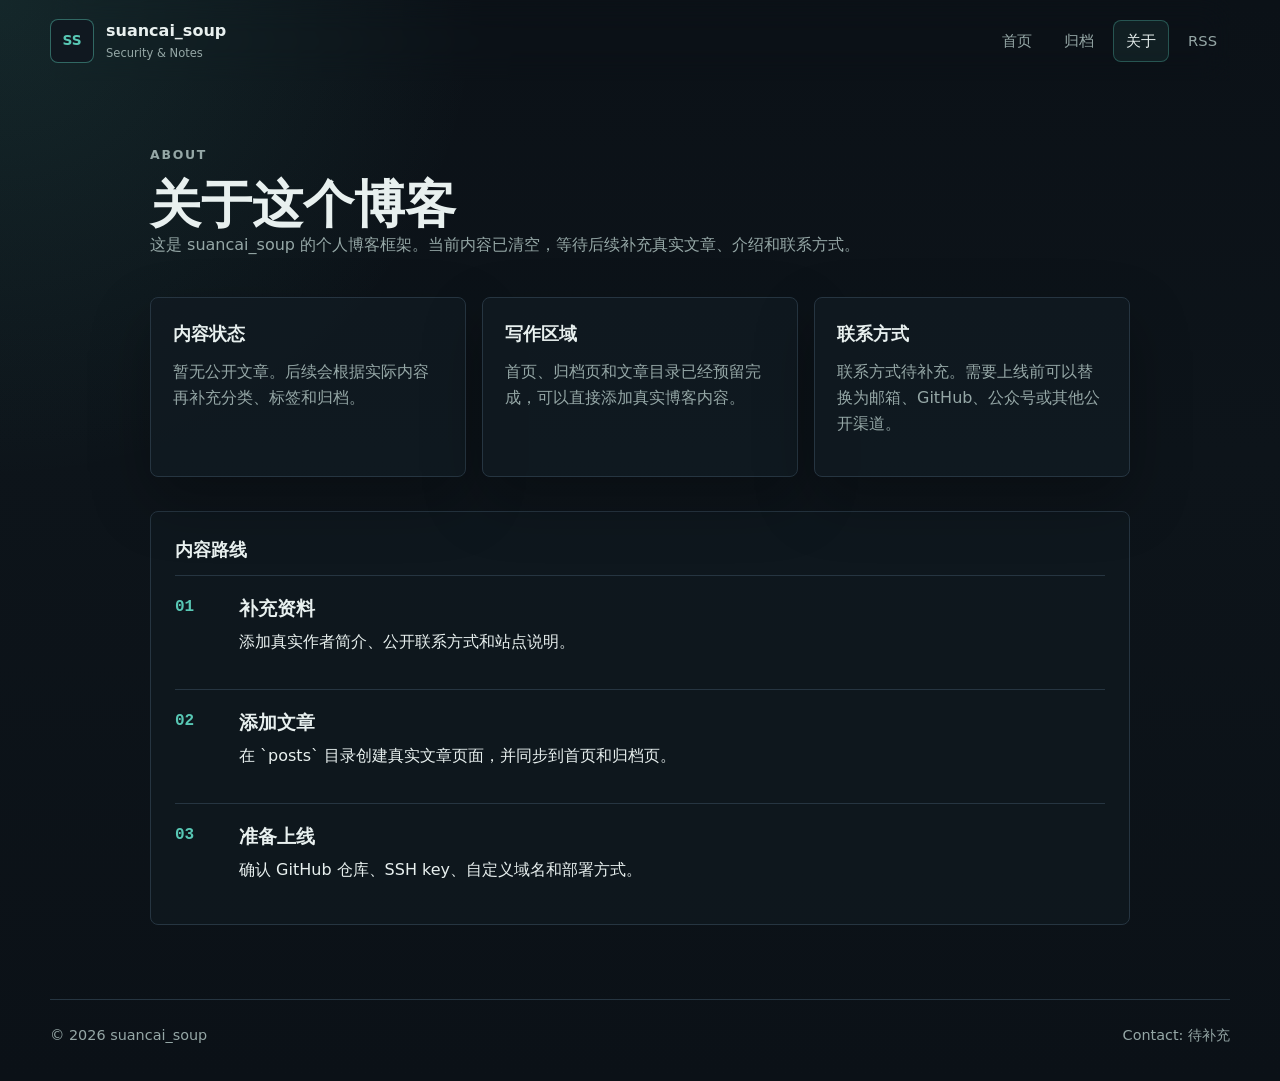
==== about.html @ 4bc26878 "Initial suancai_soup blog with NCTF writeup" ====
<!doctype html>
<html lang="zh-CN">
  <head>
    <meta charset="utf-8">
    <meta name="viewport" content="width=device-width, initial-scale=1">
    <meta name="description" content="suancai_soup 博客说明。">
    <title>关于 | suancai_soup</title>
    <link rel="stylesheet" href="assets/css/styles.css">
  </head>
  <body>
    <header class="site-header">
      <a class="brand" href="index.html">
        <span class="brand-mark">SS</span>
        <span>
          <strong>suancai_soup</strong>
          <small>Security & Notes</small>
        </span>
      </a>
      <button class="nav-toggle" type="button" aria-expanded="false" aria-controls="site-nav">
        <span></span><span></span><span></span>
      </button>
      <nav class="site-nav" id="site-nav">
        <a href="index.html">首页</a>
        <a href="archive.html">归档</a>
        <a href="about.html" class="active">关于</a>
        <a href="rss.xml">RSS</a>
      </nav>
    </header>

    <main class="page-shell about-layout">
      <section class="page-title">
        <p class="eyebrow">About</p>
        <h1>关于这个博客</h1>
        <p>这是 suancai_soup 的个人博客框架。当前内容已清空，等待后续补充真实文章、介绍和联系方式。</p>
      </section>

      <section class="about-grid">
        <article class="about-card">
          <h2>内容状态</h2>
          <p>暂无公开文章。后续会根据实际内容再补充分类、标签和归档。</p>
        </article>
        <article class="about-card">
          <h2>写作区域</h2>
          <p>首页、归档页和文章目录已经预留完成，可以直接添加真实博客内容。</p>
        </article>
        <article class="about-card">
          <h2>联系方式</h2>
          <p>联系方式待补充。需要上线前可以替换为邮箱、GitHub、公众号或其他公开渠道。</p>
        </article>
      </section>

      <section class="timeline">
        <h2>内容路线</h2>
        <div class="timeline-item">
          <span>01</span>
          <div>
            <h3>补充资料</h3>
            <p>添加真实作者简介、公开联系方式和站点说明。</p>
          </div>
        </div>
        <div class="timeline-item">
          <span>02</span>
          <div>
            <h3>添加文章</h3>
            <p>在 `posts` 目录创建真实文章页面，并同步到首页和归档页。</p>
          </div>
        </div>
        <div class="timeline-item">
          <span>03</span>
          <div>
            <h3>准备上线</h3>
            <p>确认 GitHub 仓库、SSH key、自定义域名和部署方式。</p>
          </div>
        </div>
      </section>
    </main>

    <footer class="site-footer">
      <span>© 2026 suancai_soup</span>
      <span>Contact: 待补充</span>
    </footer>
    <script src="assets/js/main.js"></script>
  </body>
</html>
---- assets/css/styles.css ----
:root {
  color-scheme: dark;
  --bg: #0b1117;
  --surface: #111a22;
  --surface-2: #17232d;
  --line: #263541;
  --text: #e8f0ef;
  --muted: #95a7a6;
  --accent: #58c7b4;
  --accent-2: #f5b45b;
  --danger: #ff6b6b;
  --shadow: 0 24px 60px rgba(0, 0, 0, 0.28);
  font-family: Inter, "Microsoft YaHei", "PingFang SC", "Hiragino Sans GB", system-ui, sans-serif;
}

* {
  box-sizing: border-box;
}

html {
  scroll-behavior: smooth;
}

body {
  margin: 0;
  background:
    radial-gradient(circle at top left, rgba(88, 199, 180, 0.12), transparent 30rem),
    linear-gradient(180deg, #0b1117 0%, #0d141a 42%, #0b1117 100%);
  color: var(--text);
  line-height: 1.65;
}

a {
  color: inherit;
  text-decoration: none;
}

img {
  display: block;
  max-width: 100%;
}

.site-header {
  position: sticky;
  top: 0;
  z-index: 20;
  display: flex;
  align-items: center;
  justify-content: space-between;
  gap: 2rem;
  width: min(1180px, calc(100% - 40px));
  margin: 0 auto;
  padding: 18px 0;
  backdrop-filter: blur(16px);
}

.brand {
  display: inline-flex;
  align-items: center;
  gap: 12px;
  min-width: 0;
}

.brand-mark {
  display: grid;
  width: 44px;
  height: 44px;
  place-items: center;
  border: 1px solid rgba(88, 199, 180, 0.46);
  border-radius: 8px;
  background: #101820;
  color: var(--accent);
  font-size: 0.86rem;
  font-weight: 800;
}

.brand strong,
.brand small {
  display: block;
}

.brand strong {
  font-size: 1rem;
  letter-spacing: 0;
}

.brand small {
  color: var(--muted);
  font-size: 0.72rem;
}

.site-nav {
  display: flex;
  align-items: center;
  gap: 6px;
}

.site-nav a {
  border: 1px solid transparent;
  border-radius: 8px;
  color: var(--muted);
  padding: 8px 12px;
  font-size: 0.92rem;
}

.site-nav a:hover,
.site-nav a.active {
  border-color: rgba(88, 199, 180, 0.32);
  color: var(--text);
  background: rgba(88, 199, 180, 0.08);
}

.nav-toggle {
  display: none;
  width: 42px;
  height: 38px;
  border: 1px solid var(--line);
  border-radius: 8px;
  background: var(--surface);
}

.nav-toggle span {
  display: block;
  width: 18px;
  height: 2px;
  margin: 4px auto;
  background: var(--text);
}

.hero {
  display: grid;
  grid-template-columns: minmax(0, 1.08fr) minmax(340px, 0.72fr);
  gap: 42px;
  align-items: center;
  width: min(1180px, calc(100% - 40px));
  min-height: calc(100vh - 96px);
  margin: 0 auto;
  padding: 54px 0 64px;
}

.eyebrow {
  margin: 0 0 10px;
  color: var(--accent);
  font-size: 0.78rem;
  font-weight: 800;
  letter-spacing: 0.14em;
  text-transform: uppercase;
}

h1,
h2,
h3,
p {
  margin-top: 0;
}

.hero h1 {
  max-width: 780px;
  margin-bottom: 22px;
  font-size: clamp(2.6rem, 6vw, 5.6rem);
  line-height: 1.02;
  letter-spacing: 0;
}

.hero-text {
  max-width: 680px;
  color: var(--muted);
  font-size: 1.08rem;
}

.hero-actions {
  display: flex;
  flex-wrap: wrap;
  gap: 12px;
  margin-top: 30px;
}

.button {
  display: inline-flex;
  align-items: center;
  justify-content: center;
  min-height: 44px;
  border-radius: 8px;
  padding: 0 18px;
  font-weight: 700;
}

.button.primary {
  background: var(--accent);
  color: #07100f;
}

.button.secondary {
  border: 1px solid var(--line);
  background: rgba(17, 26, 34, 0.72);
  color: var(--text);
}

.signal-panel,
.profile-card,
.topic-card,
.note-card,
.about-card {
  border: 1px solid var(--line);
  border-radius: 8px;
  background: rgba(17, 26, 34, 0.82);
  box-shadow: var(--shadow);
}

.signal-panel {
  padding: 18px;
}

.panel-topline {
  display: flex;
  justify-content: space-between;
  margin-bottom: 18px;
  color: var(--muted);
  font-family: "SFMono-Regular", Consolas, monospace;
  font-size: 0.84rem;
}

.status-dot {
  color: var(--accent);
}

.terminal-card {
  border: 1px solid #20303c;
  border-radius: 8px;
  background: #07100f;
  padding: 18px;
  font-family: "SFMono-Regular", Consolas, monospace;
  font-size: 0.9rem;
}

.terminal-card p {
  margin: 0 0 10px;
}

.terminal-card p:last-child {
  margin-bottom: 0;
}

.terminal-card span {
  color: var(--accent-2);
}

.muted {
  color: var(--muted);
}

.metrics {
  display: grid;
  grid-template-columns: repeat(3, 1fr);
  gap: 10px;
  margin-top: 14px;
}

.metrics div {
  min-width: 0;
  border: 1px solid var(--line);
  border-radius: 8px;
  padding: 12px;
  background: var(--surface-2);
}

.metrics strong,
.metrics span {
  display: block;
}

.metrics span {
  color: var(--muted);
  font-size: 0.8rem;
}

.content-grid {
  display: grid;
  grid-template-columns: minmax(0, 1fr) 320px;
  gap: 32px;
  width: min(1180px, calc(100% - 40px));
  margin: 0 auto 72px;
}

.section-heading {
  margin-bottom: 18px;
}

.section-heading h2,
.page-title h1 {
  margin-bottom: 0;
  font-size: clamp(2rem, 4vw, 3.4rem);
  line-height: 1.1;
}

.featured-post a,
.post-row a {
  display: grid;
  border: 1px solid var(--line);
  border-radius: 8px;
  background: rgba(17, 26, 34, 0.78);
  overflow: hidden;
}

.featured-post a {
  grid-template-columns: 0.76fr 1fr;
  min-height: 290px;
}

.post-visual {
  min-height: 260px;
  background:
    linear-gradient(135deg, rgba(88, 199, 180, 0.24), transparent 40%),
    repeating-linear-gradient(90deg, rgba(255, 255, 255, 0.04) 0 1px, transparent 1px 14px),
    #0f1b22;
  position: relative;
}

.post-visual::after {
  content: "";
  position: absolute;
  inset: 34px;
  border: 1px solid rgba(245, 180, 91, 0.42);
  border-radius: 8px;
  background:
    linear-gradient(90deg, transparent 0 40%, rgba(88, 199, 180, 0.16) 40% 42%, transparent 42%),
    linear-gradient(180deg, transparent 0 55%, rgba(245, 180, 91, 0.16) 55% 57%, transparent 57%);
}

.post-body,
.post-row a {
  padding: 24px;
}

.post-meta {
  display: flex;
  flex-wrap: wrap;
  gap: 10px;
  align-items: center;
  color: var(--muted);
  font-size: 0.84rem;
}

.post-meta span {
  color: var(--accent);
  font-weight: 800;
}

.featured-post h3,
.post-row h3 {
  margin: 12px 0 10px;
  font-size: 1.45rem;
  line-height: 1.25;
}

.featured-post p,
.post-row p,
.profile-card p,
.note-card li,
.about-card p,
.page-title p,
.article p,
.article li {
  color: var(--muted);
}

.post-list {
  display: grid;
  gap: 14px;
  margin-top: 16px;
}

.post-row a {
  grid-template-columns: minmax(0, 1fr) auto;
  gap: 18px;
  align-items: center;
}

.post-row p {
  margin-bottom: 0;
}

.read-more {
  display: inline-grid;
  width: 48px;
  height: 48px;
  place-items: center;
  border: 1px solid var(--line);
  border-radius: 8px;
  color: var(--accent);
  font-size: 0.84rem;
}

.side-column {
  display: grid;
  align-content: start;
  gap: 16px;
}

.profile-card,
.topic-card,
.note-card,
.about-card {
  padding: 22px;
}

.profile-card img {
  width: 82px;
  height: 82px;
  margin-bottom: 16px;
  border-radius: 8px;
}

.profile-card h2,
.topic-card h2,
.note-card h2,
.about-card h2,
.timeline h2 {
  margin-bottom: 10px;
  font-size: 1.1rem;
}

.social-links {
  display: flex;
  gap: 10px;
  margin-top: 18px;
}

.social-links a,
.tags a {
  border: 1px solid var(--line);
  border-radius: 8px;
  padding: 7px 10px;
  color: var(--muted);
  font-size: 0.88rem;
}

.tags {
  display: flex;
  flex-wrap: wrap;
  gap: 8px;
}

.note-card ul,
.article ul {
  padding-left: 1.2rem;
}

.page-shell,
.article-shell {
  width: min(980px, calc(100% - 40px));
  margin: 0 auto;
  padding: 64px 0 74px;
}

.page-title {
  margin-bottom: 38px;
}

.archive-list {
  border-top: 1px solid var(--line);
}

.archive-year h2 {
  margin: 30px 0 16px;
  color: var(--accent-2);
}

.archive-year article {
  display: grid;
  grid-template-columns: 84px minmax(0, 1fr);
  gap: 20px;
  border-bottom: 1px solid var(--line);
  padding: 18px 0;
}

.archive-year time {
  color: var(--muted);
  font-family: "SFMono-Regular", Consolas, monospace;
}

.archive-year a {
  display: block;
  margin-bottom: 4px;
  font-size: 1.1rem;
  font-weight: 800;
}

.archive-year span {
  color: var(--muted);
  font-size: 0.88rem;
}

.about-grid {
  display: grid;
  grid-template-columns: repeat(3, 1fr);
  gap: 16px;
}

.timeline {
  margin-top: 34px;
  border: 1px solid var(--line);
  border-radius: 8px;
  background: rgba(17, 26, 34, 0.58);
  padding: 24px;
}

.timeline-item {
  display: grid;
  grid-template-columns: 48px minmax(0, 1fr);
  gap: 16px;
  border-top: 1px solid var(--line);
  padding: 18px 0;
}

.timeline-item:last-child {
  padding-bottom: 0;
}

.timeline-item span {
  color: var(--accent);
  font-family: "SFMono-Regular", Consolas, monospace;
  font-weight: 800;
}

.timeline-item h3 {
  margin-bottom: 4px;
}

.article {
  max-width: 800px;
  margin: 0 auto;
}

.article-header {
  margin-bottom: 26px;
}

.article-header h1 {
  margin: 12px 0 16px;
  font-size: clamp(2.2rem, 5vw, 4rem);
  line-height: 1.08;
}

.article-toc {
  display: flex;
  flex-wrap: wrap;
  gap: 10px;
  margin: 24px 0 36px;
}

.article-toc a {
  border: 1px solid var(--line);
  border-radius: 8px;
  padding: 8px 12px;
  color: var(--muted);
}

.article section {
  margin-top: 34px;
}

.article h2 {
  margin-bottom: 10px;
}

pre {
  position: relative;
  overflow: auto;
  border: 1px solid var(--line);
  border-radius: 8px;
  background: #07100f;
  padding: 18px;
}

code {
  color: #d9ede8;
  font-family: "SFMono-Regular", Consolas, monospace;
  font-size: 0.9rem;
}

.copy-button {
  position: absolute;
  top: 10px;
  right: 10px;
  border: 1px solid var(--line);
  border-radius: 8px;
  background: var(--surface);
  color: var(--muted);
  padding: 5px 8px;
  cursor: pointer;
}

.site-footer {
  display: flex;
  justify-content: space-between;
  gap: 18px;
  width: min(1180px, calc(100% - 40px));
  margin: 0 auto;
  border-top: 1px solid var(--line);
  padding: 24px 0 34px;
  color: var(--muted);
  font-size: 0.9rem;
}

.featured-post a:hover,
.post-row a:hover,
.social-links a:hover,
.tags a:hover,
.article-toc a:hover {
  border-color: rgba(88, 199, 180, 0.42);
  background-color: rgba(88, 199, 180, 0.08);
}

@media (max-width: 900px) {
  .hero,
  .content-grid,
  .featured-post a,
  .about-grid {
    grid-template-columns: 1fr;
  }

  .hero {
    min-height: auto;
    padding-top: 38px;
  }

  .signal-panel {
    max-width: 620px;
  }
}

@media (max-width: 720px) {
  .site-header {
    width: min(100% - 28px, 1180px);
  }

  .nav-toggle {
    display: block;
  }

  .site-nav {
    position: absolute;
    top: 74px;
    right: 0;
    left: 0;
    display: none;
    flex-direction: column;
    align-items: stretch;
    border: 1px solid var(--line);
    border-radius: 8px;
    background: rgba(17, 26, 34, 0.96);
    padding: 10px;
  }

  .site-nav.open {
    display: flex;
  }

  .hero,
  .content-grid,
  .page-shell,
  .article-shell,
  .site-footer {
    width: min(100% - 28px, 1180px);
  }

  .hero h1 {
    font-size: clamp(2.35rem, 12vw, 3.6rem);
  }

  .metrics {
    grid-template-columns: 1fr;
  }

  .post-row a {
    grid-template-columns: 1fr;
  }

  .read-more {
    width: 100%;
  }

  .archive-year article {
    grid-template-columns: 1fr;
    gap: 6px;
  }

  .site-footer {
    flex-direction: column;
  }
}
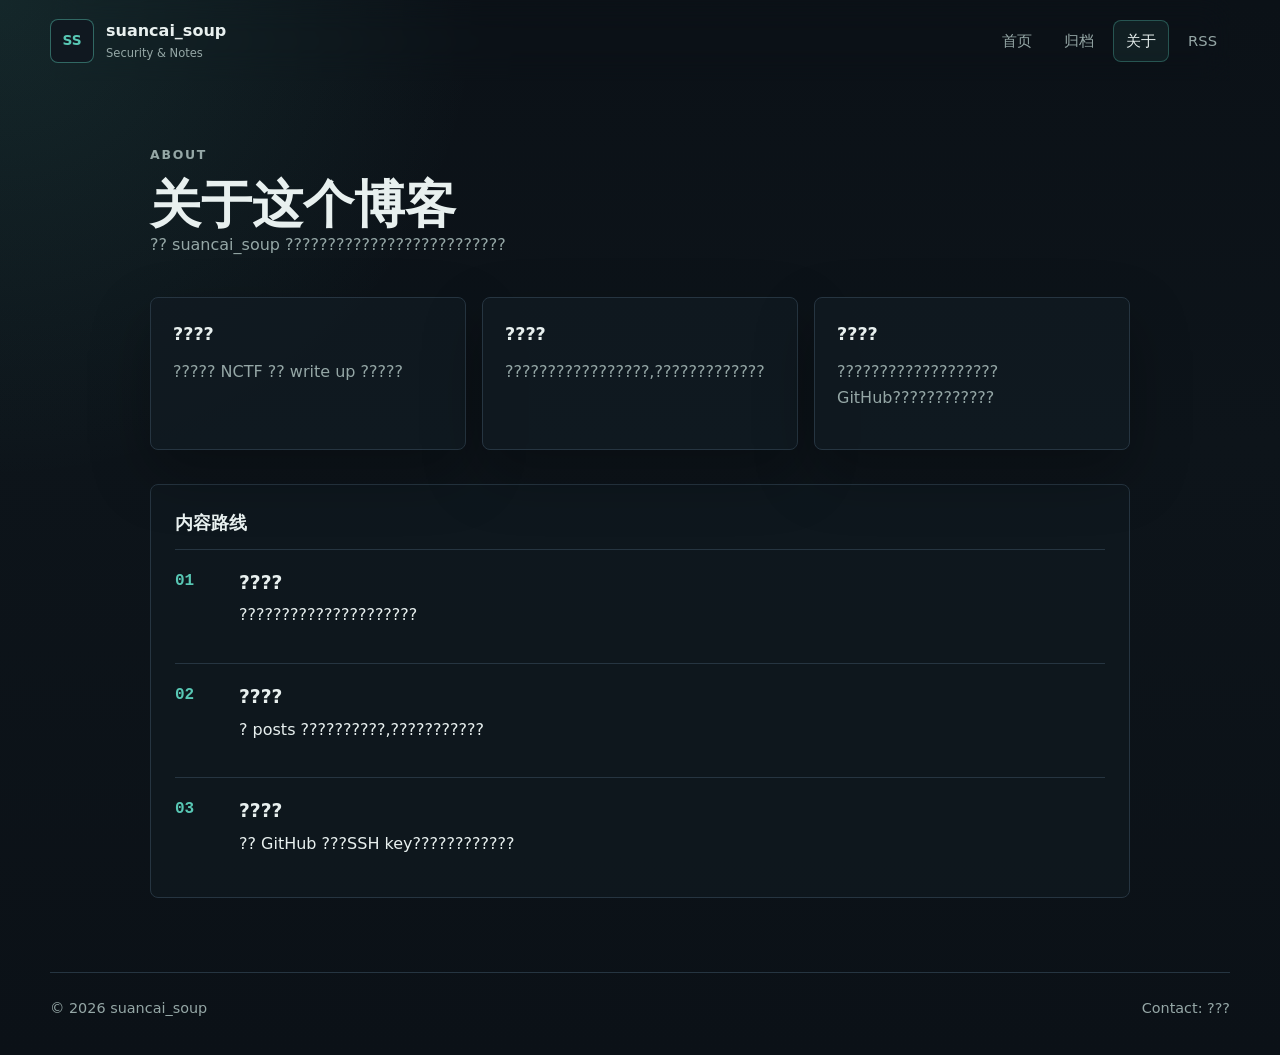
==== commit ccf5d9c7: "Add admin-editable site settings" ====
--- a/about.html
+++ b/about.html
@@ -12,8 +12,8 @@
       <a class="brand" href="index.html">
         <span class="brand-mark">SS</span>
         <span>
-          <strong>suancai_soup</strong>
-          <small>Security & Notes</small>
+          <strong data-site-brand>suancai_soup</strong>
+          <small data-site-tagline>Security & Notes</small>
         </span>
       </a>
       <button class="nav-toggle" type="button" aria-expanded="false" aria-controls="site-nav">
@@ -31,10 +31,10 @@
       <section class="page-title">
         <p class="eyebrow">About</p>
         <h1>关于这个博客</h1>
-        <p>这是 suancai_soup 的个人博客框架。当前内容已清空，等待后续补充真实文章、介绍和联系方式。</p>
+        <p data-site-field="aboutIntro">这是 suancai_soup 的个人博客框架。当前内容已清空，等待后续补充真实文章、介绍和联系方式。</p>
       </section>
 
-      <section class="about-grid">
+      <section class="about-grid" data-site-list="aboutCards">
         <article class="about-card">
           <h2>内容状态</h2>
           <p>暂无公开文章。后续会根据实际内容再补充分类、标签和归档。</p>
@@ -49,7 +49,7 @@
         </article>
       </section>
 
-      <section class="timeline">
+      <section class="timeline" data-site-list="timeline">
         <h2>内容路线</h2>
         <div class="timeline-item">
           <span>01</span>
@@ -77,8 +77,9 @@
 
     <footer class="site-footer">
       <span>© 2026 suancai_soup</span>
-      <span>Contact: 待补充</span>
+      <span>Contact: <span data-site-field="contactText">待补充</span></span>
     </footer>
+    <script src="assets/js/site-data.js"></script>
     <script src="assets/js/main.js"></script>
   </body>
 </html>
--- a/assets/css/styles.css
+++ b/assets/css/styles.css
@@ -591,6 +591,74 @@
   cursor: pointer;
 }
 
+.admin-shell {
+  max-width: 920px;
+}
+
+.admin-panel {
+  border: 1px solid var(--line);
+  border-radius: 8px;
+  background: rgba(17, 26, 34, 0.82);
+  box-shadow: var(--shadow);
+  padding: 24px;
+  margin-bottom: 18px;
+}
+
+.admin-panel.hidden {
+  display: none;
+}
+
+.admin-topline {
+  display: flex;
+  align-items: center;
+  justify-content: space-between;
+  gap: 18px;
+  margin-bottom: 18px;
+}
+
+.admin-form {
+  display: grid;
+  gap: 16px;
+}
+
+.admin-form label {
+  display: grid;
+  gap: 7px;
+  color: var(--muted);
+  font-size: 0.9rem;
+  font-weight: 700;
+}
+
+.admin-form input,
+.admin-form textarea {
+  width: 100%;
+  border: 1px solid var(--line);
+  border-radius: 8px;
+  background: #07100f;
+  color: var(--text);
+  padding: 11px 12px;
+  font: inherit;
+}
+
+.admin-form textarea {
+  resize: vertical;
+}
+
+.admin-actions {
+  display: flex;
+  flex-wrap: wrap;
+  gap: 12px;
+}
+
+.admin-message {
+  color: var(--accent);
+  min-height: 1.5em;
+}
+
+.admin-message.error {
+  color: var(--danger);
+}
+
 .site-footer {
   display: flex;
   justify-content: space-between;
